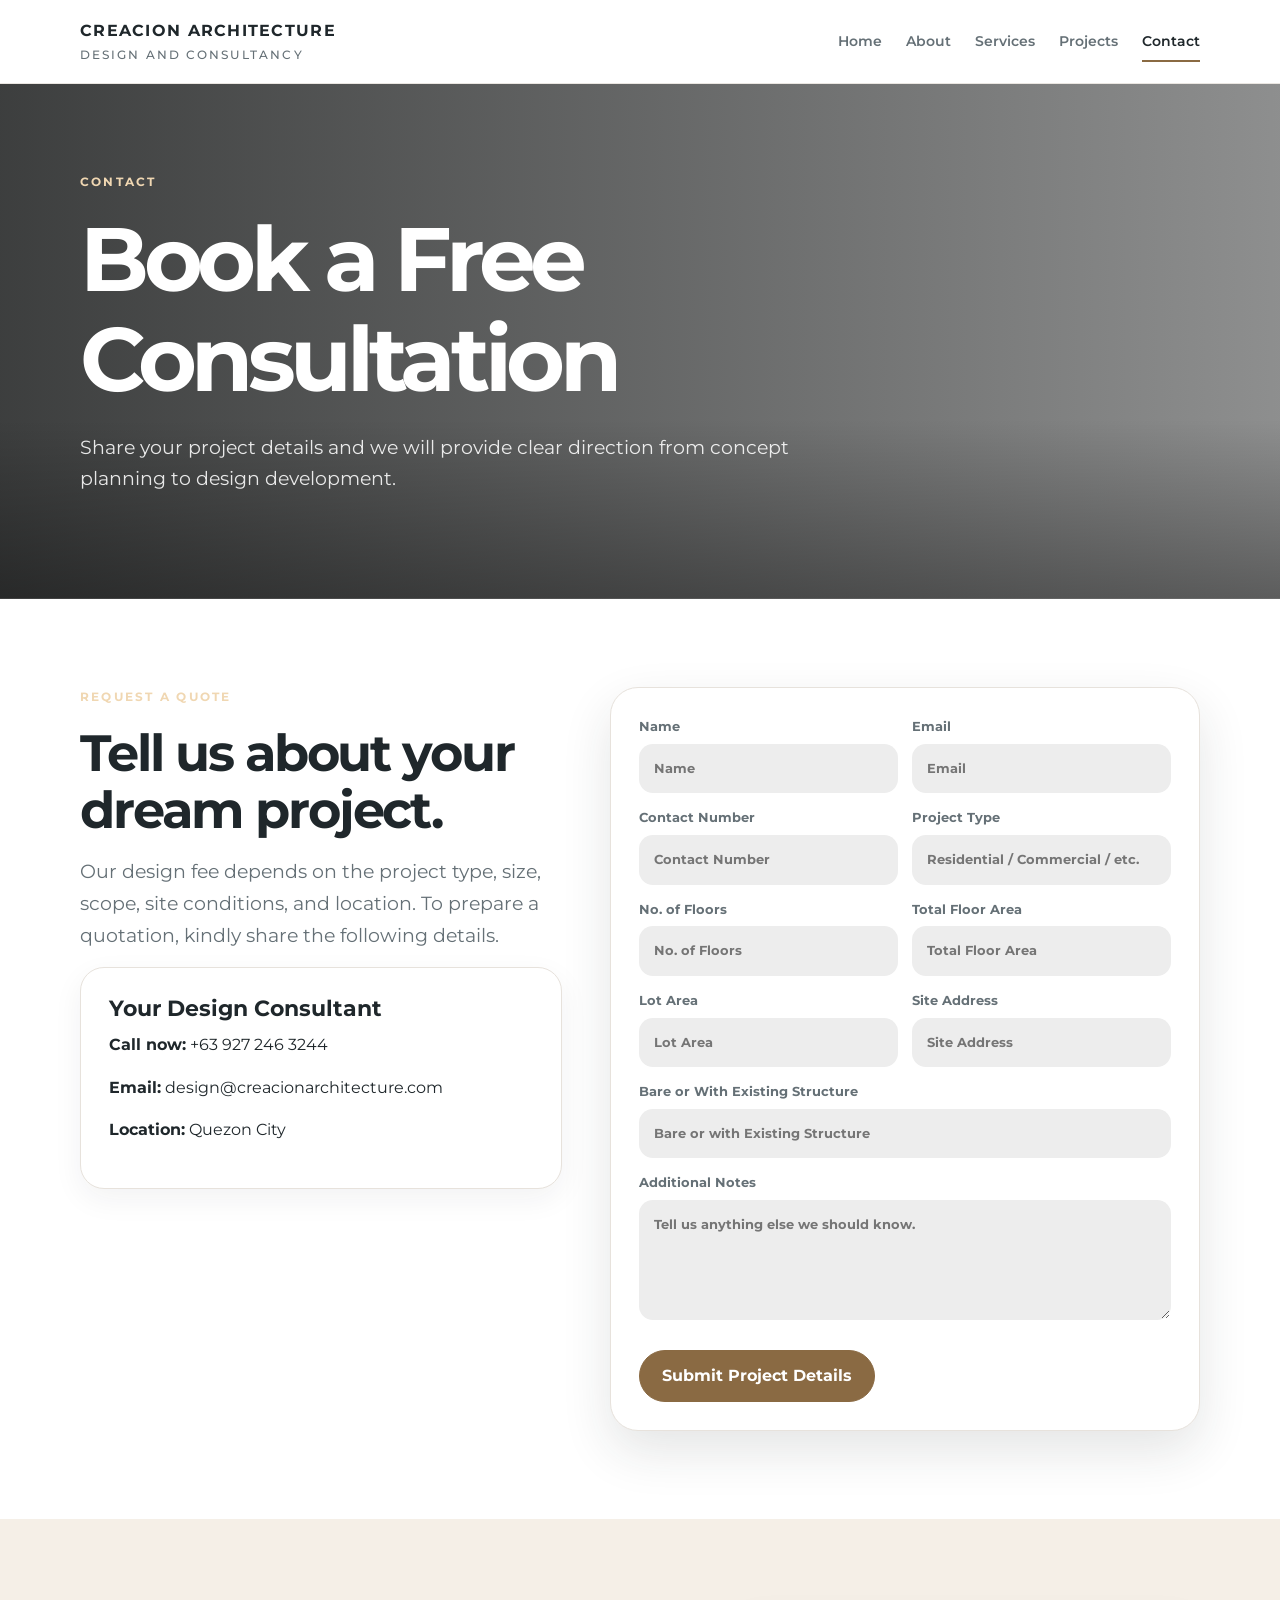
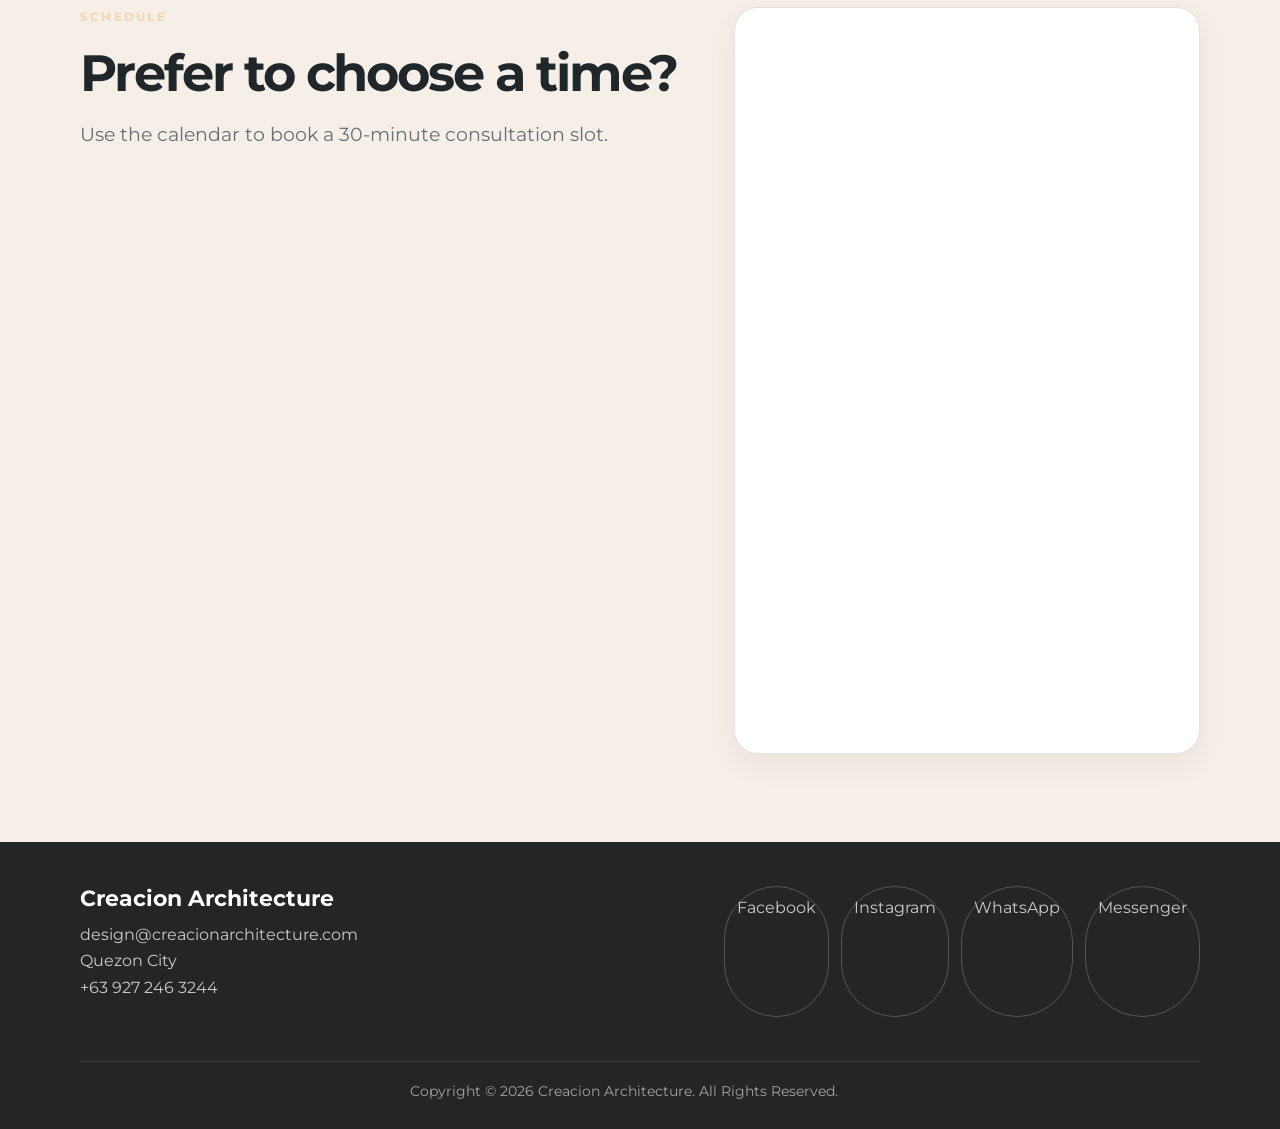
==== contact.html @ 798d8bce "Add Cloudflare Pages site" ====
<!doctype html>
<html lang="en">
<head>
  <meta charset="utf-8">
  <meta name="viewport" content="width=device-width, initial-scale=1">
  <title>Contact | Creacion Architecture</title>
  <meta name="description" content="Book a free consultation with Creacion Architecture and share your project details.">
  <link rel="preconnect" href="https://fonts.googleapis.com">
  <link rel="preconnect" href="https://fonts.gstatic.com" crossorigin>
  <link href="https://fonts.googleapis.com/css2?family=Lato:wght@300;400;700&family=Montserrat:wght@400;500;700&display=swap" rel="stylesheet">
  <link rel="stylesheet" href="/assets/styles.css">
  <script src="/assets/site.js" defer></script>
</head>
<body>
  <div data-site-header></div>

  <main>
    <section class="hero" style="min-height: 460px; --hero-image: url('https://lh3.googleusercontent.com/sitesv/AA5AbUCpArawbgpbvGEaWwJSlYHbs24TrY6KEp2zr-GOetWwV7iu7Wh26m6CC2IY9InH-QdiplHDX7twew_mpu9EPfQsH9fH1i2hpD9weRh1ADUNVWeoFpc3oNiKD8uV7MEtUd3lnPVHxar9MBOlSXzgIp7yMZIj_Bj1ATpKG7EQdInscXv8tZjAcnFZ5iI=w16383');">
      <div class="hero-inner">
        <div class="hero-content">
          <div class="eyebrow">Contact</div>
          <h1>Book a Free Consultation</h1>
          <p class="lead">Share your project details and we will provide clear direction from concept planning to design development.</p>
        </div>
      </div>
    </section>

    <section class="section">
      <div class="contact-grid">
        <div>
          <div class="eyebrow">Request a Quote</div>
          <h2>Tell us about your dream project.</h2>
          <p class="lead">Our design fee depends on the project type, size, scope, site conditions, and location. To prepare a quotation, kindly share the following details.</p>
          <div class="card">
            <h3>Your Design Consultant</h3>
            <p><strong>Call now:</strong> <a href="tel:+639272463244">+63 927 246 3244</a></p>
            <p><strong>Email:</strong> <a href="mailto:design@creacionarchitecture.com">design@creacionarchitecture.com</a></p>
            <p><strong>Location:</strong> Quezon City</p>
          </div>
        </div>

        <form
          class="contact-form"
          data-contact-form
          id="form"
          action="https://script.google.com/macros/s/AKfycbzxtsuHlVzdJK-3X7Rrq7QrMnL5SIsgNsgnTYwZ82gu6DmEl-n_PJod_OwVtp8dYkarJA/exec"
          method="POST"
          target="hidden_iframe"
        >
          <div class="form-grid">
            <label>Name
              <input type="text" name="name" placeholder="Name" autocomplete="name" required>
            </label>
            <label>Email
              <input type="email" name="email" placeholder="Email" autocomplete="email" required>
            </label>
            <label>Contact Number
              <input type="tel" name="contact" placeholder="Contact Number" autocomplete="tel" required>
            </label>
            <label>Project Type
              <input type="text" name="project" placeholder="Residential / Commercial / etc." required>
            </label>
            <label>No. of Floors
              <input type="number" name="floors" placeholder="No. of Floors" min="1" required>
            </label>
            <label>Total Floor Area
              <input type="text" name="total" placeholder="Total Floor Area" required>
            </label>
            <label>Lot Area
              <input type="text" name="lot" placeholder="Lot Area" required>
            </label>
            <label>Site Address
              <input type="text" name="site" placeholder="Site Address" required>
            </label>
            <label class="full">Bare or With Existing Structure
              <input type="text" name="bare" placeholder="Bare or with Existing Structure" required>
            </label>
            <label class="full">Additional Notes
              <textarea name="message" placeholder="Tell us anything else we should know."></textarea>
            </label>
          </div>

          <div class="actions">
            <button class="button" type="submit">Submit Project Details</button>
          </div>
          <div class="success-message" id="successMsg" data-success-message>
            Your details have been sent successfully. Kindly wait for us to contact you. Thank you!
          </div>
          <iframe name="hidden_iframe" title="Contact form submission" style="display:none;"></iframe>
        </form>
      </div>
    </section>

    <section class="section alt">
      <div class="section-inner split">
        <div>
          <div class="eyebrow">Schedule</div>
          <h2>Prefer to choose a time?</h2>
          <p class="lead">Use the calendar to book a 30-minute consultation slot.</p>
        </div>
        <div class="card">
          <iframe
            src="https://calendly.com/creacionarchitecture/30min?month=2026-05"
            title="Calendly booking calendar"
            width="100%"
            height="680"
            style="border:0; border-radius: 18px;"
            loading="lazy">
          </iframe>
        </div>
      </div>
    </section>
  </main>

  <div data-site-footer></div>
</body>
</html>
---- assets/styles.css ----
:root {
  --ink: #1f272b;
  --muted: #657076;
  --line: #e7e2dc;
  --paper: #fffaf4;
  --cream: #f5efe7;
  --charcoal: #252525;
  --accent: #8a6a43;
  --accent-dark: #5f4930;
  --shadow: 0 20px 50px rgba(31, 39, 43, 0.12);
}

* {
  box-sizing: border-box;
}

html {
  scroll-behavior: smooth;
}

body {
  margin: 0;
  color: var(--ink);
  background: #ffffff;
  font-family: "Montserrat", "Lato", Arial, sans-serif;
  line-height: 1.65;
}

img {
  display: block;
  max-width: 100%;
}

a {
  color: inherit;
  text-decoration: none;
}

p {
  margin: 0 0 1rem;
}

.site-header {
  position: sticky;
  top: 0;
  z-index: 20;
  border-bottom: 1px solid rgba(231, 226, 220, 0.85);
  background: rgba(255, 255, 255, 0.94);
  backdrop-filter: blur(16px);
}

.nav {
  display: flex;
  align-items: center;
  justify-content: space-between;
  width: min(1120px, calc(100% - 32px));
  margin: 0 auto;
  padding: 18px 0;
}

.brand {
  display: grid;
  gap: 2px;
  font-weight: 700;
  letter-spacing: 0.08em;
  text-transform: uppercase;
}

.brand small {
  color: var(--muted);
  font-size: 0.72rem;
  font-weight: 500;
  letter-spacing: 0.18em;
}

.nav-links {
  display: flex;
  align-items: center;
  gap: 24px;
  color: var(--muted);
  font-size: 0.9rem;
  font-weight: 600;
}

.nav-links a {
  position: relative;
  padding: 8px 0;
}

.nav-links a[aria-current="page"],
.nav-links a:hover {
  color: var(--ink);
}

.nav-links a[aria-current="page"]::after,
.nav-links a:hover::after {
  position: absolute;
  right: 0;
  bottom: 0;
  left: 0;
  height: 2px;
  background: var(--accent);
  content: "";
}

.menu-toggle {
  display: none;
  border: 1px solid var(--line);
  border-radius: 999px;
  background: #ffffff;
  color: var(--ink);
  padding: 8px 14px;
  font: inherit;
}

.hero {
  position: relative;
  isolation: isolate;
  min-height: 620px;
  display: grid;
  align-items: center;
  overflow: hidden;
  background:
    linear-gradient(90deg, rgba(18, 20, 20, 0.82), rgba(18, 20, 20, 0.48)),
    var(--hero-image, linear-gradient(135deg, #222, #777));
  background-position: center;
  background-size: cover;
  color: #ffffff;
}

.hero::after {
  position: absolute;
  inset: auto 0 0;
  height: 180px;
  background: linear-gradient(0deg, rgba(0, 0, 0, 0.35), transparent);
  content: "";
  z-index: -1;
}

.hero-inner,
.section,
.footer-inner {
  width: min(1120px, calc(100% - 32px));
  margin: 0 auto;
}

.hero-content {
  max-width: 760px;
  padding: 88px 0;
}

.eyebrow {
  margin-bottom: 16px;
  color: #f0d7b2;
  font-size: 0.78rem;
  font-weight: 700;
  letter-spacing: 0.18em;
  text-transform: uppercase;
}

h1,
h2,
h3 {
  margin: 0;
  line-height: 1.12;
}

h1 {
  max-width: 850px;
  font-size: clamp(2.6rem, 7vw, 5.8rem);
  letter-spacing: -0.06em;
}

h2 {
  margin-bottom: 18px;
  font-size: clamp(2rem, 4vw, 3.5rem);
  letter-spacing: -0.04em;
}

h3 {
  margin-bottom: 12px;
  font-size: 1.35rem;
}

.lead {
  max-width: 760px;
  color: var(--muted);
  font-size: clamp(1.05rem, 2vw, 1.2rem);
}

.hero .lead {
  margin-top: 22px;
  color: rgba(255, 255, 255, 0.88);
}

.actions {
  display: flex;
  flex-wrap: wrap;
  gap: 14px;
  margin-top: 30px;
}

.button,
button.button {
  display: inline-flex;
  align-items: center;
  justify-content: center;
  min-height: 48px;
  border: 1px solid var(--accent);
  border-radius: 999px;
  background: var(--accent);
  color: #ffffff;
  cursor: pointer;
  font: inherit;
  font-weight: 700;
  padding: 12px 22px;
  transition: transform 160ms ease, background 160ms ease, border-color 160ms ease;
}

.button:hover,
button.button:hover {
  background: var(--accent-dark);
  border-color: var(--accent-dark);
  transform: translateY(-1px);
}

.button.secondary {
  background: rgba(255, 255, 255, 0.1);
  border-color: rgba(255, 255, 255, 0.72);
}

.button.secondary:hover {
  background: #ffffff;
  border-color: #ffffff;
  color: var(--ink);
}

.section {
  padding: 88px 0;
}

.section.compact {
  padding: 58px 0;
}

.section.alt {
  width: 100%;
  max-width: none;
  background: var(--cream);
}

.section.alt > .section-inner {
  width: min(1120px, calc(100% - 32px));
  margin: 0 auto;
}

.split {
  display: grid;
  grid-template-columns: minmax(0, 1fr) minmax(320px, 0.78fr);
  gap: 56px;
  align-items: start;
}

.grid {
  display: grid;
  grid-template-columns: repeat(3, minmax(0, 1fr));
  gap: 22px;
}

.grid.two {
  grid-template-columns: repeat(2, minmax(0, 1fr));
}

.card {
  height: 100%;
  border: 1px solid var(--line);
  border-radius: 24px;
  background: #ffffff;
  box-shadow: 0 10px 30px rgba(31, 39, 43, 0.06);
  padding: 28px;
}

.project-card {
  display: grid;
  overflow: hidden;
  border: 1px solid var(--line);
  border-radius: 28px;
  background: #ffffff;
  box-shadow: var(--shadow);
}

.project-card .thumb {
  min-height: 210px;
  background:
    linear-gradient(135deg, rgba(28, 29, 30, 0.16), rgba(28, 29, 30, 0.45)),
    var(--card-image, linear-gradient(135deg, #d8d0c5, #444));
  background-position: center;
  background-size: cover;
}

.project-card .body {
  padding: 26px;
}

.meta {
  color: var(--accent);
  font-size: 0.82rem;
  font-weight: 700;
  letter-spacing: 0.1em;
  text-transform: uppercase;
}

.list {
  display: grid;
  gap: 14px;
  padding: 0;
  margin: 22px 0 0;
  list-style: none;
}

.list li {
  border-left: 3px solid var(--accent);
  background: rgba(138, 106, 67, 0.08);
  padding: 12px 14px;
}

.story {
  display: grid;
  gap: 28px;
}

.story article {
  border-bottom: 1px solid var(--line);
  padding-bottom: 28px;
}

.story article:last-child {
  border-bottom: 0;
  padding-bottom: 0;
}

.quote-panel {
  position: sticky;
  top: 96px;
  border-radius: 28px;
  background: var(--charcoal);
  color: #ffffff;
  padding: 34px;
}

.quote-panel p {
  color: rgba(255, 255, 255, 0.78);
}

.contact-grid {
  display: grid;
  grid-template-columns: minmax(0, 0.9fr) minmax(320px, 1.1fr);
  gap: 48px;
  align-items: start;
}

.contact-form {
  border: 1px solid var(--line);
  border-radius: 28px;
  background: #ffffff;
  box-shadow: var(--shadow);
  padding: 28px;
}

.form-grid {
  display: grid;
  grid-template-columns: repeat(2, minmax(0, 1fr));
  gap: 14px;
}

.form-grid .full {
  grid-column: 1 / -1;
}

label {
  display: grid;
  gap: 6px;
  color: var(--muted);
  font-size: 0.82rem;
  font-weight: 700;
}

input,
textarea {
  width: 100%;
  border: 1px solid transparent;
  border-radius: 14px;
  background: #ededed;
  color: var(--ink);
  font: inherit;
  padding: 13px 14px;
  outline: none;
  transition: background 160ms ease, border-color 160ms ease;
}

textarea {
  min-height: 120px;
  resize: vertical;
}

input:focus,
textarea:focus,
input.filled,
textarea.filled {
  background: #ffffff;
  border-color: var(--accent);
}

.success-message {
  display: none;
  margin: 16px 0 0;
  border-radius: 14px;
  background: rgba(58, 118, 86, 0.12);
  color: #286542;
  font-weight: 700;
  padding: 12px 14px;
}

.success-message.is-visible {
  display: block;
}

.site-footer {
  background: var(--charcoal);
  color: #ffffff;
}

.footer-inner {
  display: grid;
  grid-template-columns: 1fr auto;
  gap: 32px;
  padding: 44px 0;
}

.footer-inner p,
.footer-inner a {
  color: rgba(255, 255, 255, 0.76);
}

.socials {
  display: flex;
  flex-wrap: wrap;
  gap: 12px;
  justify-content: flex-end;
}

.socials a {
  border: 1px solid rgba(255, 255, 255, 0.22);
  border-radius: 999px;
  padding: 8px 12px;
}

.fine-print {
  border-top: 1px solid rgba(255, 255, 255, 0.12);
  color: rgba(255, 255, 255, 0.58);
  font-size: 0.86rem;
  padding: 18px 0 26px;
  text-align: center;
}

@media (max-width: 860px) {
  .menu-toggle {
    display: inline-flex;
  }

  .nav {
    flex-wrap: wrap;
  }

  .nav-links {
    display: none;
    flex-basis: 100%;
    flex-direction: column;
    align-items: stretch;
    gap: 8px;
    padding-top: 18px;
  }

  .nav-links.is-open {
    display: flex;
  }

  .hero {
    min-height: 560px;
  }

  .split,
  .contact-grid,
  .footer-inner {
    grid-template-columns: 1fr;
  }

  .grid,
  .grid.two {
    grid-template-columns: 1fr;
  }

  .quote-panel {
    position: static;
  }

  .socials {
    justify-content: flex-start;
  }
}

@media (max-width: 560px) {
  .hero-content {
    padding: 64px 0;
  }

  .section {
    padding: 62px 0;
  }

  .form-grid {
    grid-template-columns: 1fr;
  }
}
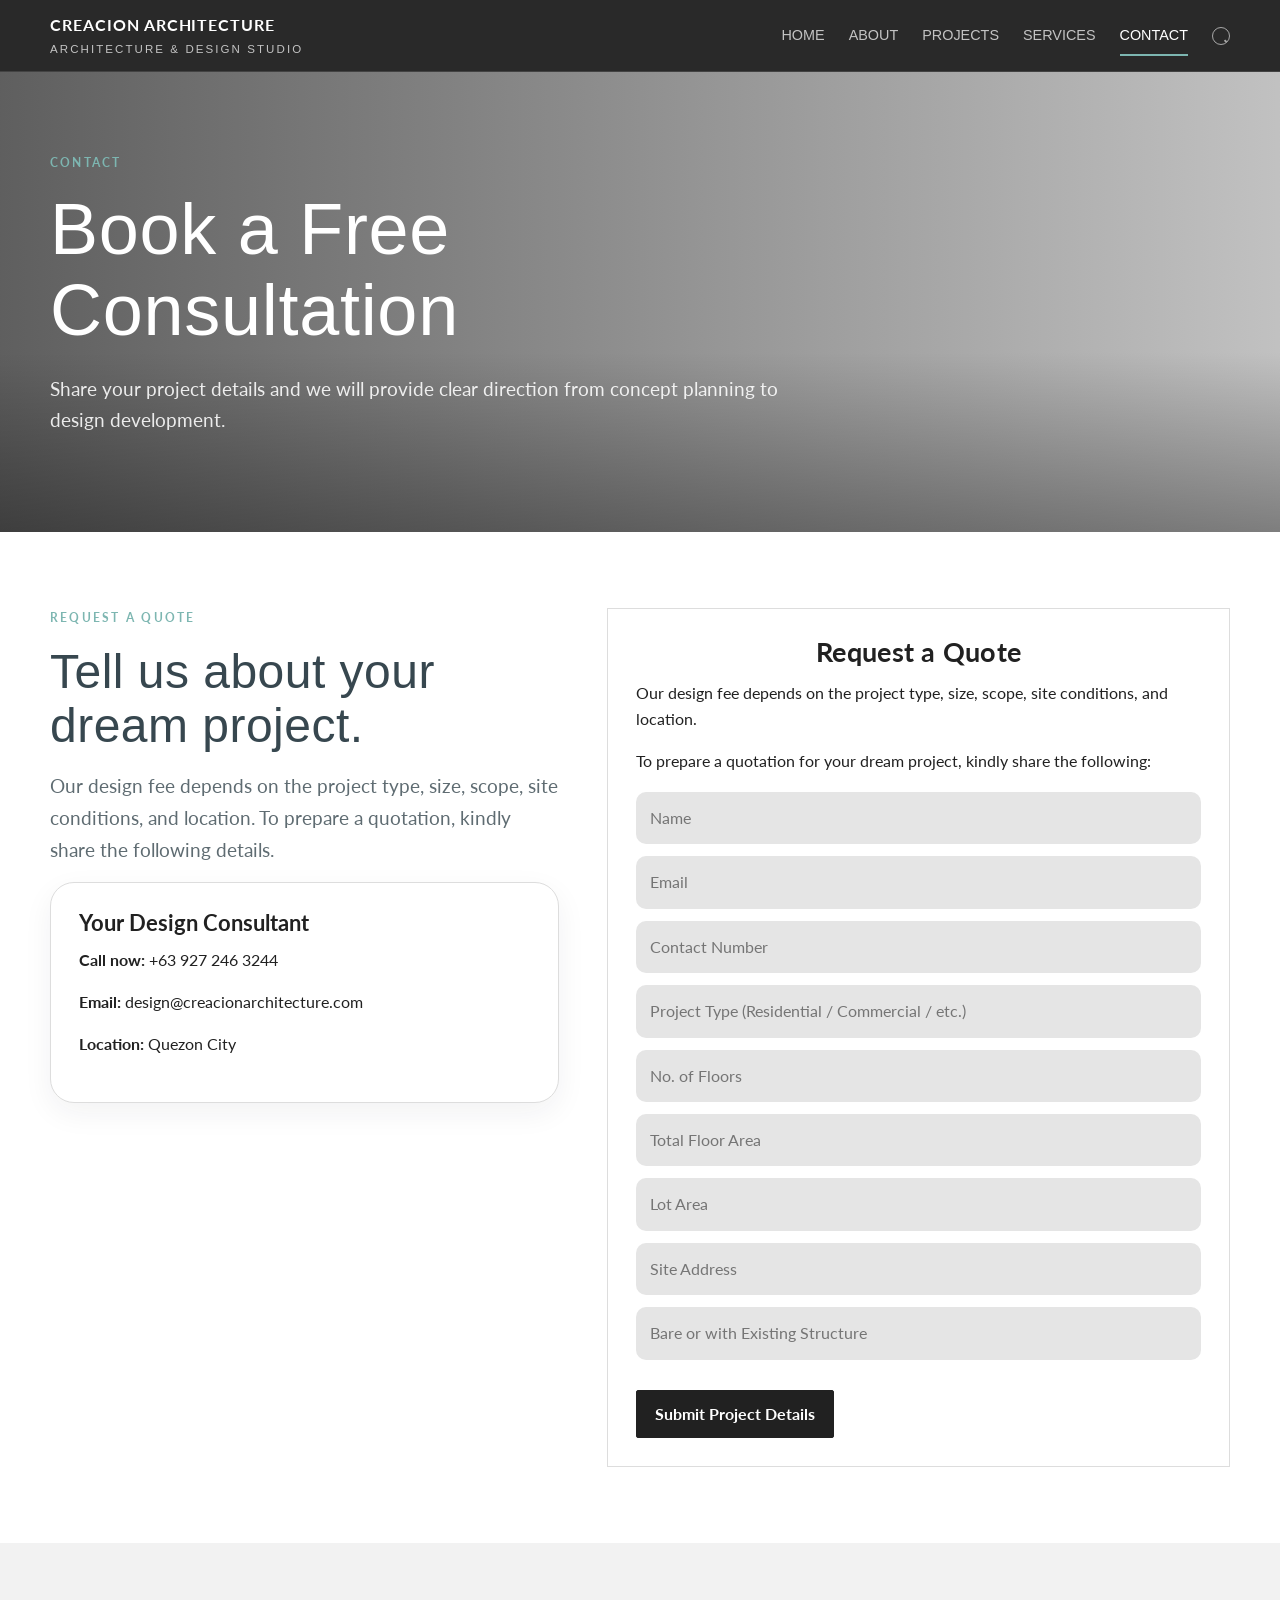
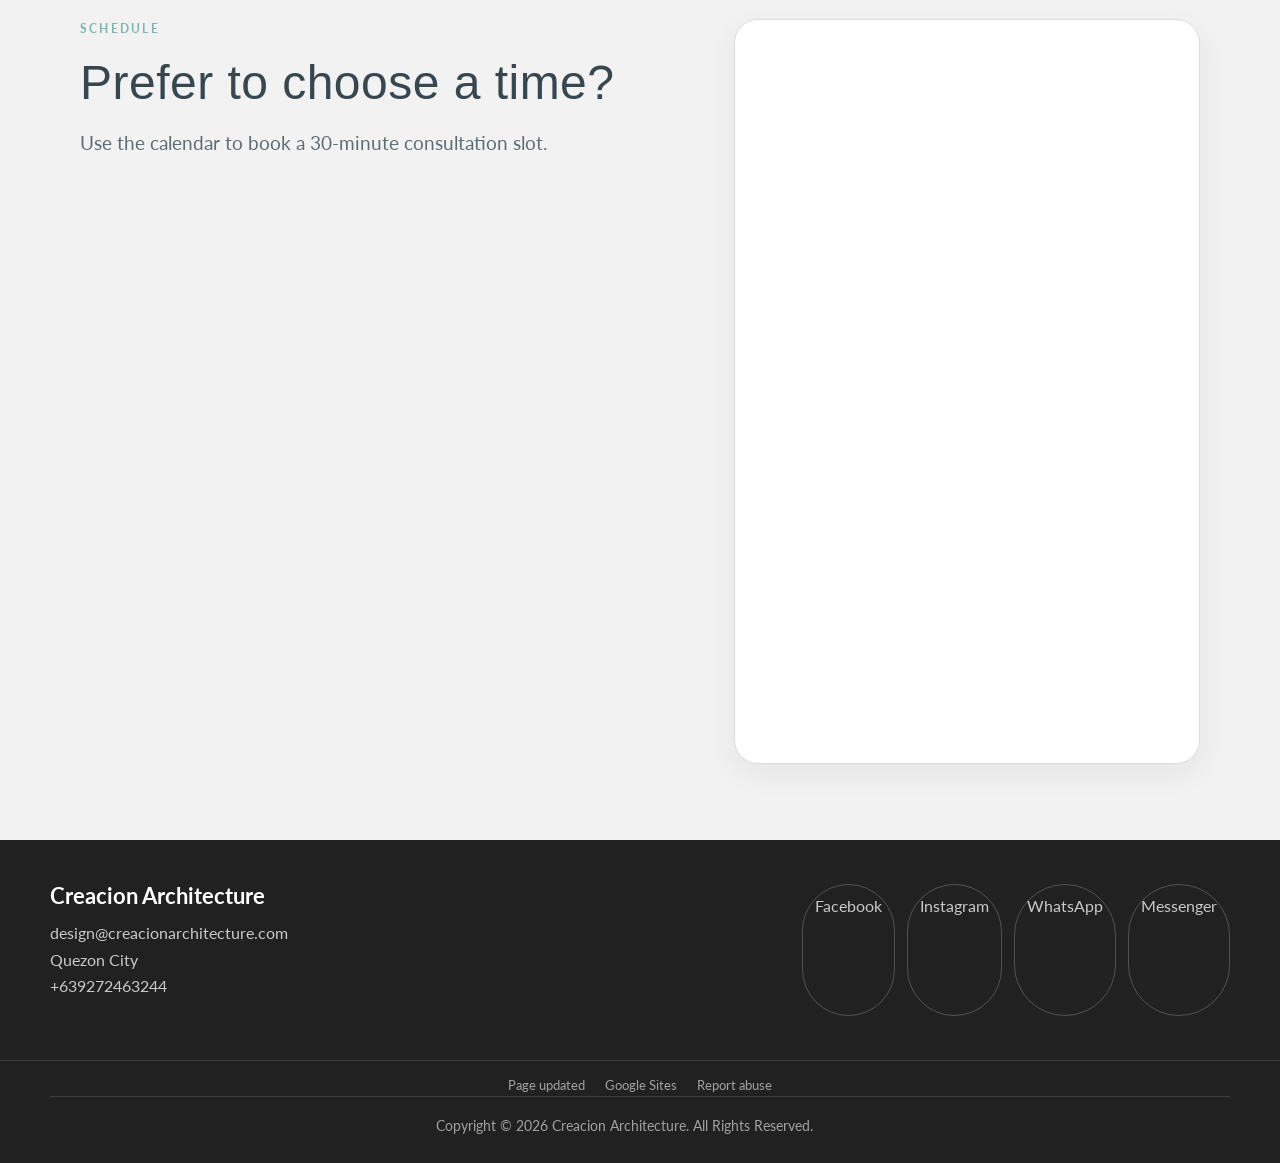
==== commit 353b502a: "Match Google Sites homepage details" ====
--- a/contact.html
+++ b/contact.html
@@ -40,44 +40,26 @@
         </div>
 
         <form
-          class="contact-form"
+          class="contact-form quote-form"
           data-contact-form
           id="form"
           action="https://script.google.com/macros/s/AKfycbzxtsuHlVzdJK-3X7Rrq7QrMnL5SIsgNsgnTYwZ82gu6DmEl-n_PJod_OwVtp8dYkarJA/exec"
           method="POST"
           target="hidden_iframe"
         >
+          <h2>Request a Quote</h2>
+          <h4>Our design fee depends on the project type, size, scope, site conditions, and location.</h4>
+          <p>To prepare a quotation for your dream project, kindly share the following:</p>
           <div class="form-grid">
-            <label>Name
-              <input type="text" name="name" placeholder="Name" autocomplete="name" required>
-            </label>
-            <label>Email
-              <input type="email" name="email" placeholder="Email" autocomplete="email" required>
-            </label>
-            <label>Contact Number
-              <input type="tel" name="contact" placeholder="Contact Number" autocomplete="tel" required>
-            </label>
-            <label>Project Type
-              <input type="text" name="project" placeholder="Residential / Commercial / etc." required>
-            </label>
-            <label>No. of Floors
-              <input type="number" name="floors" placeholder="No. of Floors" min="1" required>
-            </label>
-            <label>Total Floor Area
-              <input type="text" name="total" placeholder="Total Floor Area" required>
-            </label>
-            <label>Lot Area
-              <input type="text" name="lot" placeholder="Lot Area" required>
-            </label>
-            <label>Site Address
-              <input type="text" name="site" placeholder="Site Address" required>
-            </label>
-            <label class="full">Bare or With Existing Structure
-              <input type="text" name="bare" placeholder="Bare or with Existing Structure" required>
-            </label>
-            <label class="full">Additional Notes
-              <textarea name="message" placeholder="Tell us anything else we should know."></textarea>
-            </label>
+            <input type="text" name="name" placeholder="Name" autocomplete="name" required>
+            <input type="email" name="email" placeholder="Email" autocomplete="email" required>
+            <input type="tel" name="contact" placeholder="Contact Number" autocomplete="tel" required>
+            <input type="text" name="project" placeholder="Project Type (Residential / Commercial / etc.)" required>
+            <input type="number" name="floors" placeholder="No. of Floors" min="1" required>
+            <input type="text" name="total" placeholder="Total Floor Area" required>
+            <input type="text" name="lot" placeholder="Lot Area" required>
+            <input type="text" name="site" placeholder="Site Address" required>
+            <input type="text" name="bare" placeholder="Bare or with Existing Structure" required>
           </div>
 
           <div class="actions">
--- a/assets/styles.css
+++ b/assets/styles.css
@@ -1,12 +1,12 @@
 :root {
-  --ink: #1f272b;
-  --muted: #657076;
-  --line: #e7e2dc;
-  --paper: #fffaf4;
-  --cream: #f5efe7;
-  --charcoal: #252525;
-  --accent: #8a6a43;
-  --accent-dark: #5f4930;
+  --ink: #212121;
+  --muted: #5f6c72;
+  --line: #dddddd;
+  --paper: #ffffff;
+  --cream: #f2f2f2;
+  --charcoal: #212121;
+  --accent: #7db6b1;
+  --accent-dark: #5a707a;
   --shadow: 0 20px 50px rgba(31, 39, 43, 0.12);
 }
 
@@ -22,7 +22,7 @@
   margin: 0;
   color: var(--ink);
   background: #ffffff;
-  font-family: "Montserrat", "Lato", Arial, sans-serif;
+  font-family: "Lato", Arial, sans-serif;
   line-height: 1.65;
 }
 
@@ -44,32 +44,33 @@
   position: sticky;
   top: 0;
   z-index: 20;
-  border-bottom: 1px solid rgba(231, 226, 220, 0.85);
-  background: rgba(255, 255, 255, 0.94);
-  backdrop-filter: blur(16px);
+  border-bottom: 1px solid rgba(255, 255, 255, 0.12);
+  background: rgba(33, 33, 33, 0.96);
+  backdrop-filter: blur(14px);
 }
 
 .nav {
   display: flex;
   align-items: center;
   justify-content: space-between;
-  width: min(1120px, calc(100% - 32px));
+  width: min(1180px, calc(100% - 32px));
   margin: 0 auto;
-  padding: 18px 0;
+  padding: 12px 0;
 }
 
 .brand {
   display: grid;
   gap: 2px;
-  font-weight: 700;
-  letter-spacing: 0.08em;
+  color: #ffffff;
+  font-weight: 700;
+  letter-spacing: 0.06em;
   text-transform: uppercase;
 }
 
 .brand small {
-  color: var(--muted);
+  color: rgba(255, 255, 255, 0.72);
   font-size: 0.72rem;
-  font-weight: 500;
+  font-weight: 300;
   letter-spacing: 0.18em;
 }
 
@@ -77,9 +78,10 @@
   display: flex;
   align-items: center;
   gap: 24px;
-  color: var(--muted);
+  color: rgba(255, 255, 255, 0.72);
   font-size: 0.9rem;
-  font-weight: 600;
+  font-weight: 300;
+  text-transform: uppercase;
 }
 
 .nav-links a {
@@ -89,7 +91,7 @@
 
 .nav-links a[aria-current="page"],
 .nav-links a:hover {
-  color: var(--ink);
+  color: #ffffff;
 }
 
 .nav-links a[aria-current="page"]::after,
@@ -103,12 +105,33 @@
   content: "";
 }
 
+.search-mark {
+  display: inline-flex;
+  width: 18px;
+  height: 18px;
+  overflow: hidden;
+  border: 1.5px solid currentColor;
+  border-radius: 999px;
+  text-indent: -999px;
+  opacity: 0.82;
+}
+
+.search-mark::after {
+  width: 7px;
+  height: 1.5px;
+  margin-top: 13px;
+  margin-left: 11px;
+  background: currentColor;
+  content: "";
+  transform: rotate(45deg);
+}
+
 .menu-toggle {
   display: none;
   border: 1px solid var(--line);
   border-radius: 999px;
-  background: #ffffff;
-  color: var(--ink);
+  background: transparent;
+  color: #ffffff;
   padding: 8px 14px;
   font: inherit;
 }
@@ -116,12 +139,12 @@
 .hero {
   position: relative;
   isolation: isolate;
-  min-height: 620px;
+  min-height: 540px;
   display: grid;
   align-items: center;
   overflow: hidden;
   background:
-    linear-gradient(90deg, rgba(18, 20, 20, 0.82), rgba(18, 20, 20, 0.48)),
+    linear-gradient(90deg, rgba(33, 33, 33, 0.72), rgba(33, 33, 33, 0.28)),
     var(--hero-image, linear-gradient(135deg, #222, #777));
   background-position: center;
   background-size: cover;
@@ -140,18 +163,18 @@
 .hero-inner,
 .section,
 .footer-inner {
-  width: min(1120px, calc(100% - 32px));
+  width: min(1180px, calc(100% - 32px));
   margin: 0 auto;
 }
 
 .hero-content {
-  max-width: 760px;
-  padding: 88px 0;
+  max-width: 780px;
+  padding: 78px 0;
 }
 
 .eyebrow {
   margin-bottom: 16px;
-  color: #f0d7b2;
+  color: var(--accent);
   font-size: 0.78rem;
   font-weight: 700;
   letter-spacing: 0.18em;
@@ -167,14 +190,18 @@
 
 h1 {
   max-width: 850px;
-  font-size: clamp(2.6rem, 7vw, 5.8rem);
-  letter-spacing: -0.06em;
+  font-family: "Lato", Arial, sans-serif;
+  font-size: clamp(2.4rem, 6vw, 4.5rem);
+  font-weight: 300;
+  letter-spacing: 0.01em;
 }
 
 h2 {
   margin-bottom: 18px;
-  font-size: clamp(2rem, 4vw, 3.5rem);
-  letter-spacing: -0.04em;
+  color: #37474f;
+  font-size: clamp(2rem, 4vw, 3rem);
+  font-weight: 300;
+  letter-spacing: 0.01em;
 }
 
 h3 {
@@ -205,15 +232,15 @@
   display: inline-flex;
   align-items: center;
   justify-content: center;
-  min-height: 48px;
-  border: 1px solid var(--accent);
-  border-radius: 999px;
-  background: var(--accent);
+  min-height: 44px;
+  border: 1px solid var(--charcoal);
+  border-radius: 2px;
+  background: var(--charcoal);
   color: #ffffff;
   cursor: pointer;
   font: inherit;
   font-weight: 700;
-  padding: 12px 22px;
+  padding: 10px 18px;
   transition: transform 160ms ease, background 160ms ease, border-color 160ms ease;
 }
 
@@ -225,8 +252,8 @@
 }
 
 .button.secondary {
-  background: rgba(255, 255, 255, 0.1);
-  border-color: rgba(255, 255, 255, 0.72);
+  background: rgba(255, 255, 255, 0.08);
+  border-color: #ffffff;
 }
 
 .button.secondary:hover {
@@ -236,7 +263,7 @@
 }
 
 .section {
-  padding: 88px 0;
+  padding: 76px 0;
 }
 
 .section.compact {
@@ -348,6 +375,63 @@
   padding: 34px;
 }
 
+.google-copy {
+  display: grid;
+  gap: 22px;
+}
+
+.google-copy p {
+  margin: 0;
+}
+
+.callout-line {
+  color: #37474f;
+  font-size: clamp(1.4rem, 2.4vw, 2rem);
+  font-weight: 300;
+}
+
+.service-list {
+  display: grid;
+  grid-template-columns: repeat(4, minmax(0, 1fr));
+  gap: 14px;
+  margin-top: 24px;
+}
+
+.service-pill {
+  border: 1px solid rgba(33, 33, 33, 0.16);
+  background: #ffffff;
+  color: #37474f;
+  font-family: "Montserrat", Arial, sans-serif;
+  font-weight: 700;
+  padding: 18px;
+  text-align: center;
+}
+
+.image-pair {
+  display: grid;
+  grid-template-columns: repeat(2, minmax(0, 1fr));
+  gap: 18px;
+}
+
+.image-tile {
+  min-height: 240px;
+  background:
+    linear-gradient(0deg, rgba(33, 33, 33, 0.18), rgba(33, 33, 33, 0.18)),
+    var(--tile-image, linear-gradient(135deg, #d7d7d7, #777));
+  background-position: center;
+  background-size: cover;
+}
+
+.site-meta {
+  display: flex;
+  justify-content: center;
+  gap: 20px;
+  border-top: 1px solid rgba(255, 255, 255, 0.12);
+  color: rgba(255, 255, 255, 0.58);
+  font-size: 0.8rem;
+  padding: 14px 16px 0;
+}
+
 .quote-panel p {
   color: rgba(255, 255, 255, 0.78);
 }
@@ -361,16 +445,34 @@
 
 .contact-form {
   border: 1px solid var(--line);
-  border-radius: 28px;
+  border-radius: 0;
   background: #ffffff;
-  box-shadow: var(--shadow);
+  box-shadow: none;
   padding: 28px;
 }
 
+.quote-form h2 {
+  color: var(--ink);
+  font-size: 1.7rem;
+  font-weight: 700;
+  margin-bottom: 12px;
+  text-align: center;
+}
+
+.quote-form h4 {
+  margin: 0 0 15px;
+  font-size: 1rem;
+  font-weight: 400;
+}
+
+.quote-form p {
+  margin-bottom: 18px;
+}
+
 .form-grid {
   display: grid;
-  grid-template-columns: repeat(2, minmax(0, 1fr));
-  gap: 14px;
+  grid-template-columns: 1fr;
+  gap: 12px;
 }
 
 .form-grid .full {
@@ -388,9 +490,9 @@
 input,
 textarea {
   width: 100%;
-  border: 1px solid transparent;
-  border-radius: 14px;
-  background: #ededed;
+  border: none;
+  border-radius: 10px;
+  background: #e5e5e5;
   color: var(--ink);
   font: inherit;
   padding: 13px 14px;
@@ -407,8 +509,8 @@
 textarea:focus,
 input.filled,
 textarea.filled {
-  background: #ffffff;
-  border-color: var(--accent);
+  background: #cfcfcf;
+  border-color: transparent;
 }
 
 .success-message {
@@ -500,6 +602,11 @@
     grid-template-columns: 1fr;
   }
 
+  .service-list,
+  .image-pair {
+    grid-template-columns: 1fr;
+  }
+
   .quote-panel {
     position: static;
   }
